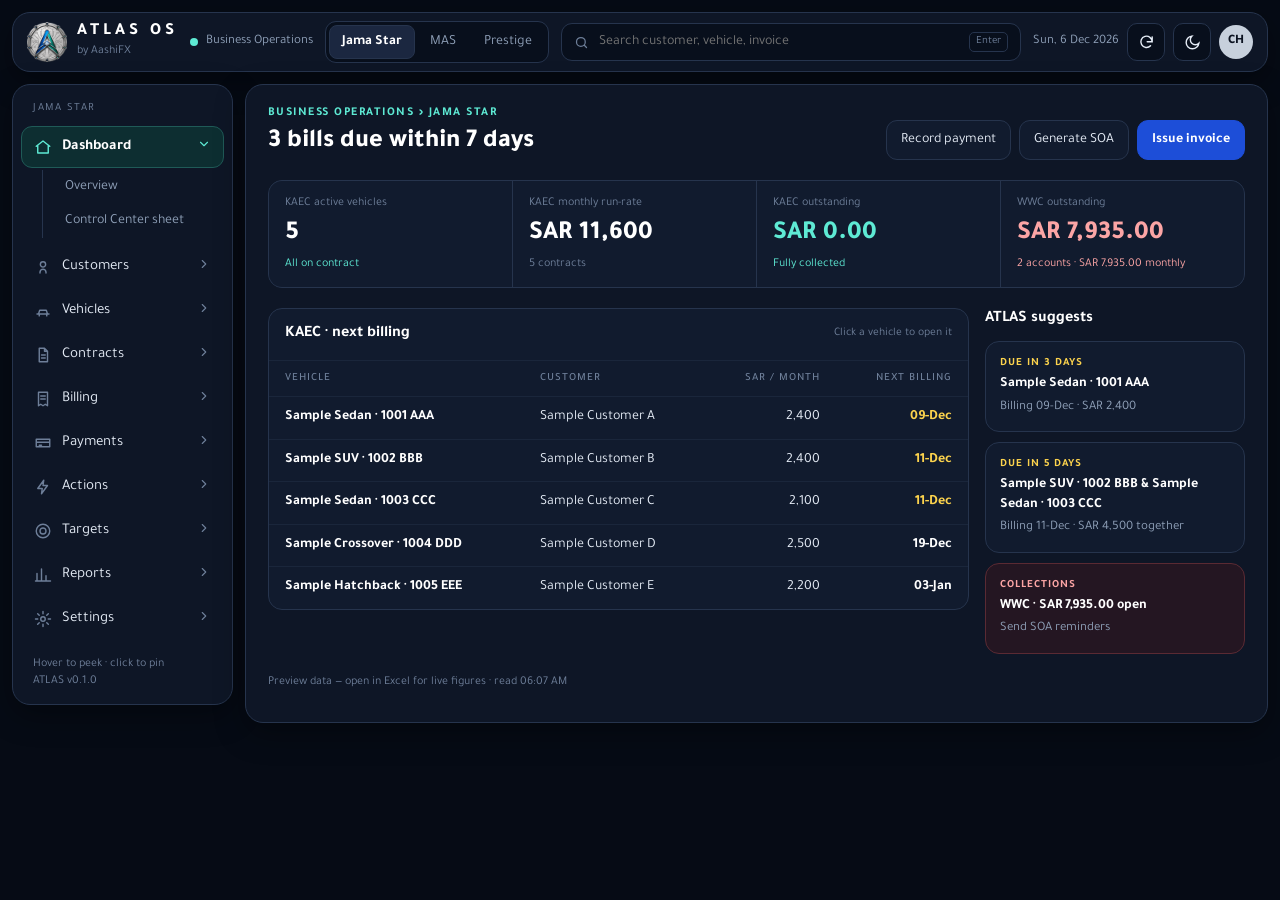
==== taskpane.html @ 1de84827 "ATLAS OS add-in shell v0.1.0 Co-Authored-By: Claude Opus 5.5 <noreply@anthropic.com> Claude-Session:" ====
<!doctype html>
<html lang="en">
<head>
<meta charset="utf-8">
<meta name="viewport" content="width=device-width, initial-scale=1">
<title>ATLAS OS</title>
<link rel="preconnect" href="https://fonts.googleapis.com">
<link rel="stylesheet" href="https://fonts.googleapis.com/css2?family=Tajawal:wght@400;500;700;800&display=swap">
<link rel="stylesheet" href="atlas.css?v=0.1.0">
<script src="https://appsforoffice.microsoft.com/lib/1/hosted/office.js"></script>
</head>
<body>
<div class="app" id="app">
  <header class="win top">
    <div class="brand">
      <img src="seal-128.png" alt="ATLAS seal">
      <div><b>ATLAS OS</b><small>by AashiFX</small></div>
    </div>
    <div class="kingdom"><span class="dot"></span>Business Operations</div>
    <nav class="units" aria-label="Business units" id="units"></nav>
    <label class="cmd">
      <svg aria-hidden="true" width="15" height="15" viewBox="0 0 24 24" fill="none" stroke="currentColor" stroke-width="2" stroke-linecap="round"><circle cx="11" cy="11" r="7"/><path d="M20 20l-3.5-3.5"/></svg>
      <input id="cmd" placeholder="Search customer, vehicle, invoice" aria-label="Search">
      <span class="kbd">Enter</span>
    </label>
    <div class="top-right">
      <span class="date" id="today"></span>
      <button class="icon-btn" id="refresh" aria-label="Refresh data" title="Refresh data">
        <svg aria-hidden="true" width="17" height="17" viewBox="0 0 24 24" fill="none" stroke="currentColor" stroke-width="2" stroke-linecap="round"><path d="M20 11a8 8 0 1 0-2.3 5.7M20 4v7h-7"/></svg>
      </button>
      <button class="icon-btn" id="theme" aria-label="Switch light or dark" title="Light / Dark">
        <svg aria-hidden="true" width="17" height="17" viewBox="0 0 24 24" fill="none" stroke="currentColor" stroke-width="2" stroke-linecap="round"><path d="M21 13A9 9 0 1 1 11 3a7 7 0 0 0 10 10z"/></svg>
      </button>
      <span class="avatar" aria-label="CHIEF">CH</span>
    </div>
  </header>
  <div class="body">
    <nav class="win nav" id="nav" aria-label="ATLAS menu"></nav>
    <main class="win main" id="main" aria-live="polite"></main>
  </div>
</div>
<script src="atlas.js?v=0.1.0"></script>
</body>
</html>
---- atlas.css ----
/* ATLAS OS — Steel Command shell v0.1 (locked look, 18-Oct-2026) */
:root, [data-theme="dark"] {
  --ground: #060B15;
  --panel: #0E1626;
  --card: #111B2E;
  --inset: #080F1C;
  --line: #26344D;
  --line-soft: #1A263B;
  --ink: #E6EDF7;
  --ink-strong: #FFFFFF;
  --muted: #8FA0B8;
  --faint: #6E7F99;
  --teal: #5EEAD4;
  --teal-bg: #0D2E31;
  --teal-line: #1F5A57;
  --blue: #1D4ED8;
  --amber: #FCD34D;
  --red: #FCA5A5;
  --red-bg: #241622;
  --red-line: #5A2A33;
  --hover: #16233A;
  --shadow: 0 10px 30px rgba(0, 0, 0, 0.35);
  --chip: #1B2740;
  --avatar-bg: #C7D0DC;
  --avatar-ink: #0B1220;
}
[data-theme="light"] {
  --ground: #E4E9F0;
  --panel: #F8FAFC;
  --card: #FFFFFF;
  --inset: #FFFFFF;
  --line: #CBD3DD;
  --line-soft: #EEF1F5;
  --ink: #1E293B;
  --ink-strong: #0F172A;
  --muted: #475569;
  --faint: #64748B;
  --teal: #0F766E;
  --teal-bg: #DDF1EE;
  --teal-line: #A7DCD5;
  --blue: #1D4ED8;
  --amber: #92400E;
  --red: #B42318;
  --red-bg: #FEF2F2;
  --red-line: #F3B4AE;
  --hover: #E9EEF4;
  --shadow: 0 10px 30px rgba(15, 23, 42, 0.08);
  --chip: #FFFFFF;
  --avatar-bg: #1E293B;
  --avatar-ink: #FFFFFF;
}

* { box-sizing: border-box; }
html, body { margin: 0; background: var(--ground); color: var(--ink); }
body { font-family: "Tajawal", "Segoe UI", system-ui, sans-serif; font-size: 14px; line-height: 1.4; }
button, input { font-family: inherit; font-size: inherit; color: inherit; }
button { cursor: pointer; }
:focus-visible { outline: 2px solid var(--teal); outline-offset: 2px; }

.app { min-height: 100vh; padding: 12px; display: flex; flex-direction: column; gap: 12px; }
.win { background: var(--panel); border: 1px solid var(--line); border-radius: 18px; box-shadow: var(--shadow); }

/* Top bar */
.top { display: flex; flex-wrap: wrap; align-items: center; gap: 12px; padding: 8px 14px; }
.brand { display: flex; align-items: center; gap: 10px; margin-right: auto; }
.brand img { width: 40px; height: 40px; object-fit: contain; }
.brand b { display: block; font-weight: 800; font-size: 17px; letter-spacing: 4px; color: var(--ink-strong); line-height: 1.1; }
.brand small { color: var(--faint); font-size: 12px; }
.kingdom { display: flex; align-items: center; gap: 8px; color: var(--muted); font-size: 13px; }
.dot { width: 8px; height: 8px; border-radius: 50%; background: var(--teal); display: inline-block; }
.units { display: flex; gap: 2px; padding: 3px; border-radius: 11px; background: var(--inset); border: 1px solid var(--line); }
.units button { min-height: 34px; padding: 0 12px; border-radius: 8px; border: 1px solid transparent; background: transparent; color: var(--muted); }
.units button[aria-pressed="true"] { background: var(--chip); border-color: var(--line); color: var(--ink-strong); font-weight: 700; }
.cmd { flex: 1 1 220px; display: flex; align-items: center; gap: 8px; min-height: 38px; padding: 0 12px; border-radius: 11px; background: var(--inset); border: 1px solid var(--line); color: var(--faint); }
.cmd input { flex: 1; min-width: 0; border: 0; outline: none; background: transparent; color: var(--ink); }
.kbd { font-size: 11px; padding: 1px 6px; border: 1px solid var(--line); border-radius: 5px; }
.top-right { display: flex; align-items: center; gap: 8px; color: var(--muted); font-size: 13px; }
.icon-btn { width: 38px; height: 38px; border-radius: 10px; border: 1px solid var(--line); background: var(--inset); color: var(--ink); display: inline-flex; align-items: center; justify-content: center; }
.icon-btn:hover { border-color: var(--teal); }
.avatar { width: 34px; height: 34px; border-radius: 50%; background: var(--avatar-bg); color: var(--avatar-ink); display: inline-flex; align-items: center; justify-content: center; font-weight: 800; font-size: 13px; }

/* Body */
.body { display: flex; flex-wrap: wrap; gap: 12px; align-items: flex-start; flex: 1; }
.nav { flex: 1 1 220px; max-width: 100%; padding: 12px 8px; display: flex; flex-direction: column; gap: 2px; }
.nav-label { font-size: 11px; letter-spacing: 1.5px; color: var(--faint); padding: 4px 12px 8px; }
.nav-head { display: flex; align-items: center; gap: 10px; width: 100%; min-height: 42px; padding: 0 12px; border-radius: 11px; border: 1px solid transparent; background: transparent; color: var(--ink); text-align: left; font-size: 15px; }
.nav-head:hover { background: var(--hover); }
.nav-head svg.ic { color: var(--faint); flex: none; }
.nav-head .lbl { flex: 1; }
.nav-head.active { background: var(--teal-bg); border-color: var(--teal-line); font-weight: 700; color: var(--ink-strong); }
.nav-head.active svg.ic { color: var(--teal); }
.subs { display: none; flex-direction: column; margin: 2px 0 6px 21px; padding-left: 12px; border-left: 1px solid var(--line); }
.nav-item.open .subs { display: flex; }
.sub { min-height: 34px; padding: 0 10px; border: 0; border-radius: 7px; background: transparent; color: var(--muted); text-align: left; }
.sub:hover { background: var(--hover); color: var(--ink-strong); }
.sub.soon { color: var(--faint); }
.nav-foot { padding: 14px 12px 2px; font-size: 12px; color: var(--faint); }

.main { flex: 999 1 520px; min-width: 0; padding: 20px 22px 32px; display: flex; flex-direction: column; gap: 20px; }

/* Content */
.head { display: flex; flex-wrap: wrap; align-items: flex-end; justify-content: space-between; gap: 12px; }
.crumb { font-size: 12px; letter-spacing: 1.5px; color: var(--teal); font-weight: 700; }
h1 { margin: 2px 0 0; font-size: 26px; font-weight: 800; color: var(--ink-strong); }
h2 { margin: 0; font-size: 16px; font-weight: 700; color: var(--ink-strong); }
.sub-title { color: var(--muted); font-size: 14px; }
.btns { display: flex; flex-wrap: wrap; gap: 8px; }
.btn { min-height: 40px; padding: 0 14px; border-radius: 11px; border: 1px solid var(--line); background: var(--card); color: var(--ink); }
.btn:hover { border-color: var(--teal); }
.btn.primary { background: var(--blue); border-color: var(--blue); color: #FFFFFF; font-weight: 700; }
.btn.block { width: 100%; min-height: 46px; }
.link { align-self: flex-start; border: 0; background: transparent; color: var(--teal); padding: 6px 4px; min-height: 34px; }

.kpis { display: grid; grid-template-columns: repeat(auto-fit, minmax(160px, 1fr)); gap: 1px; background: var(--line); border: 1px solid var(--line); border-radius: 14px; overflow: hidden; }
.kpi { background: var(--card); padding: 14px 16px; display: flex; flex-direction: column; gap: 4px; }
.kpi span { font-size: 12px; color: var(--faint); }
.kpi b { font-size: 26px; font-weight: 800; color: var(--ink-strong); }
.kpi b.txt { font-size: 18px; line-height: 1.25; }
.kpi small { font-size: 12px; color: var(--faint); }
.good { color: var(--teal) !important; }
.warn { color: var(--amber) !important; }
.bad { color: var(--red) !important; }

.split { display: flex; flex-wrap: wrap; gap: 16px; align-items: flex-start; }
.card { flex: 999 1 420px; min-width: 0; background: var(--card); border: 1px solid var(--line); border-radius: 14px; overflow: hidden; }
.card-h { display: flex; justify-content: space-between; align-items: center; gap: 8px; padding: 14px 16px; border-bottom: 1px solid var(--line-soft); }
.card-h small { color: var(--faint); }
.scroll { overflow-x: auto; }
table { width: 100%; border-collapse: collapse; min-width: 480px; }
th { text-align: left; font-size: 11px; letter-spacing: 1px; color: var(--faint); font-weight: 500; padding: 10px 16px; }
td { padding: 11px 16px; border-top: 1px solid var(--line-soft); }
tr.click { cursor: pointer; }
tr.click:hover td { background: var(--hover); }
.num { text-align: right; white-space: nowrap; }
.strong { font-weight: 700; color: var(--ink-strong); }

.side { flex: 1 1 260px; min-width: 0; display: flex; flex-direction: column; gap: 10px; }
.tip { padding: 14px; border-radius: 14px; background: var(--card); border: 1px solid var(--line); display: flex; flex-direction: column; gap: 4px; }
.tip.alert { background: var(--red-bg); border-color: var(--red-line); }
.tip .tag { font-size: 11px; letter-spacing: 1px; font-weight: 700; }
.tip b { color: var(--ink-strong); }
.tip span { color: var(--muted); font-size: 13px; }

.pill { display: inline-block; padding: 6px 12px; border-radius: 999px; font-weight: 700; font-size: 13px; border: 1px solid var(--line); }
.pill.good { background: var(--teal-bg); border-color: var(--teal-line); }
.pill.bad { background: var(--red-bg); border-color: var(--red-line); }

.empty { padding: 40px 20px; border: 1px dashed var(--line); border-radius: 14px; text-align: center; color: var(--muted); }
.status { font-size: 12px; color: var(--faint); }
.banner { padding: 10px 14px; border-radius: 12px; border: 1px solid var(--red-line); background: var(--red-bg); color: var(--ink); font-size: 13px; }

/* Narrow task pane: menu becomes an icon rail with flyout submenus */
@media (max-width: 700px) {
  .app { padding: 8px; gap: 8px; }
  .kingdom, .top-right .date { display: none; }
  .body { flex-wrap: nowrap; gap: 8px; }
  .nav { flex: 0 0 56px; padding: 8px 4px; position: relative; z-index: 5; }
  .nav-label, .nav-foot, .nav-head .lbl, .nav-head .chev { display: none; }
  .nav-head { justify-content: center; padding: 0; }
  .nav-item { position: relative; }
  .nav-item.open .subs { position: absolute; left: 52px; top: 0; margin: 0; padding: 8px; min-width: 190px; background: var(--panel); border: 1px solid var(--line); border-radius: 12px; box-shadow: var(--shadow); }
  .nav-item.open .subs::before { content: attr(data-title); font-weight: 700; color: var(--ink-strong); padding: 4px 10px 6px; }
  .main { flex: 1 1 auto; padding: 14px 12px 24px; }
  h1 { font-size: 21px; }
  .kpi b { font-size: 21px; }
  .kpi b.txt { font-size: 16px; }
  table { min-width: 0; }
  th, td { padding: 10px 10px; }
  .hide-n { display: none; }
}
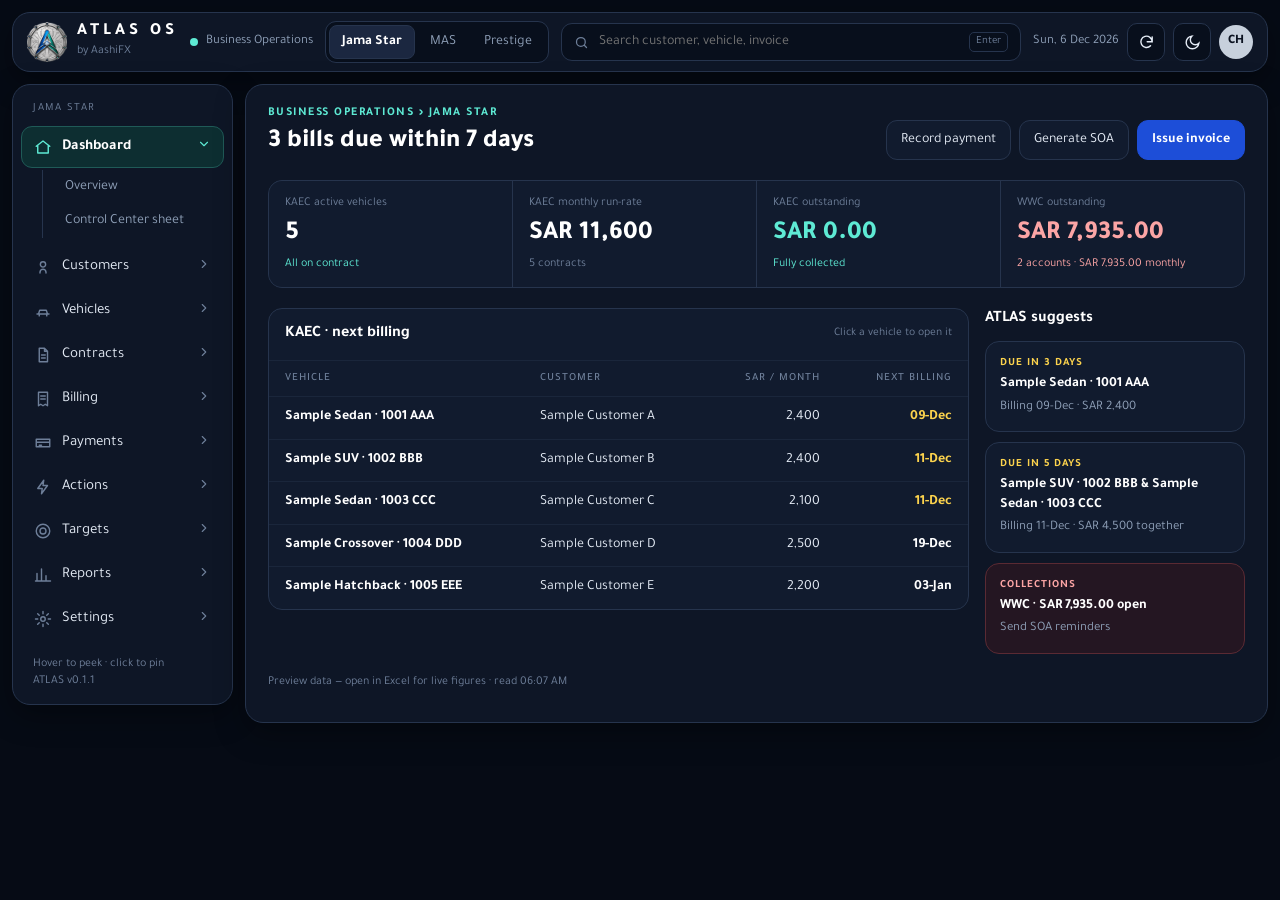
==== commit f7220a58: "v0.1.1: count all on-contract KAEC vehicles, robust summary range, no hover pop-ups in narrow panel " ====
--- a/taskpane.html
+++ b/taskpane.html
@@ -6,7 +6,7 @@
 <title>ATLAS OS</title>
 <link rel="preconnect" href="https://fonts.googleapis.com">
 <link rel="stylesheet" href="https://fonts.googleapis.com/css2?family=Tajawal:wght@400;500;700;800&display=swap">
-<link rel="stylesheet" href="atlas.css?v=0.1.0">
+<link rel="stylesheet" href="atlas.css?v=0.1.1">
 <script src="https://appsforoffice.microsoft.com/lib/1/hosted/office.js"></script>
 </head>
 <body>
@@ -39,6 +39,6 @@
     <main class="win main" id="main" aria-live="polite"></main>
   </div>
 </div>
-<script src="atlas.js?v=0.1.0"></script>
+<script src="atlas.js?v=0.1.1"></script>
 </body>
 </html>
